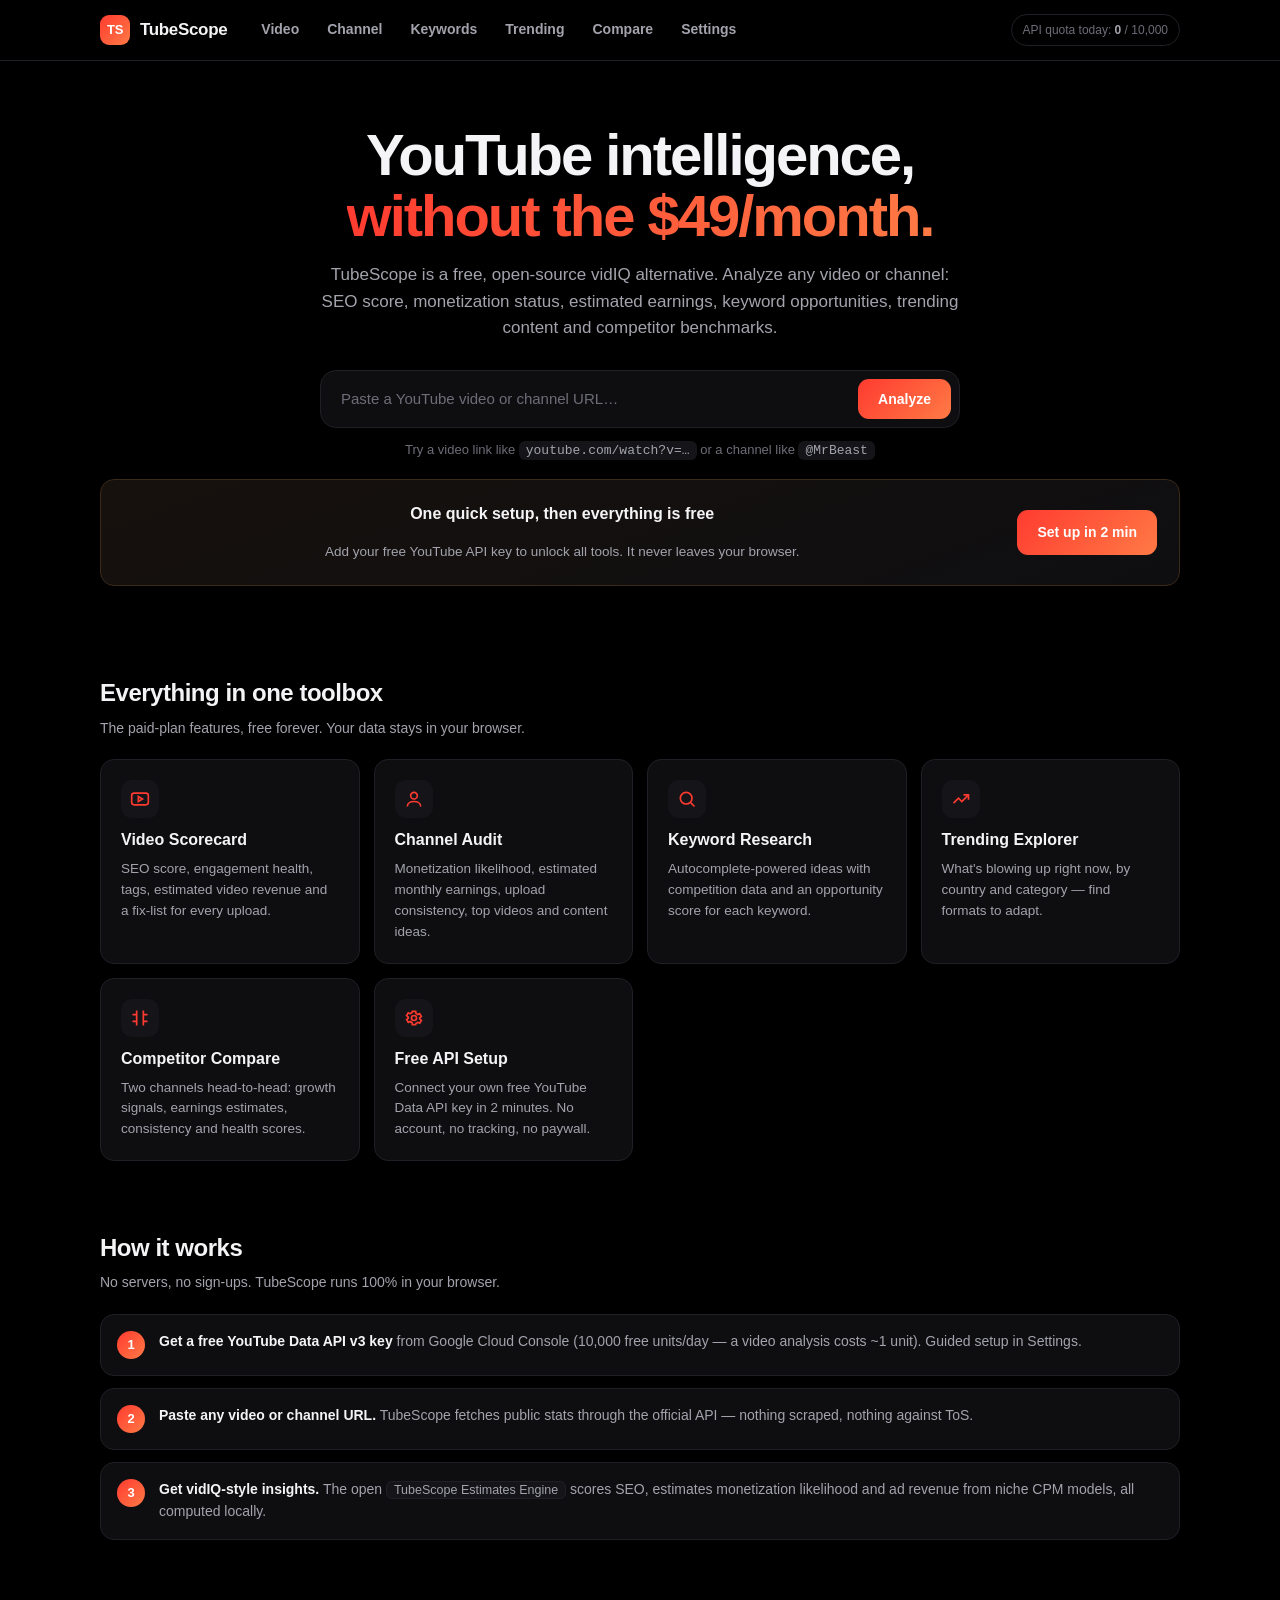
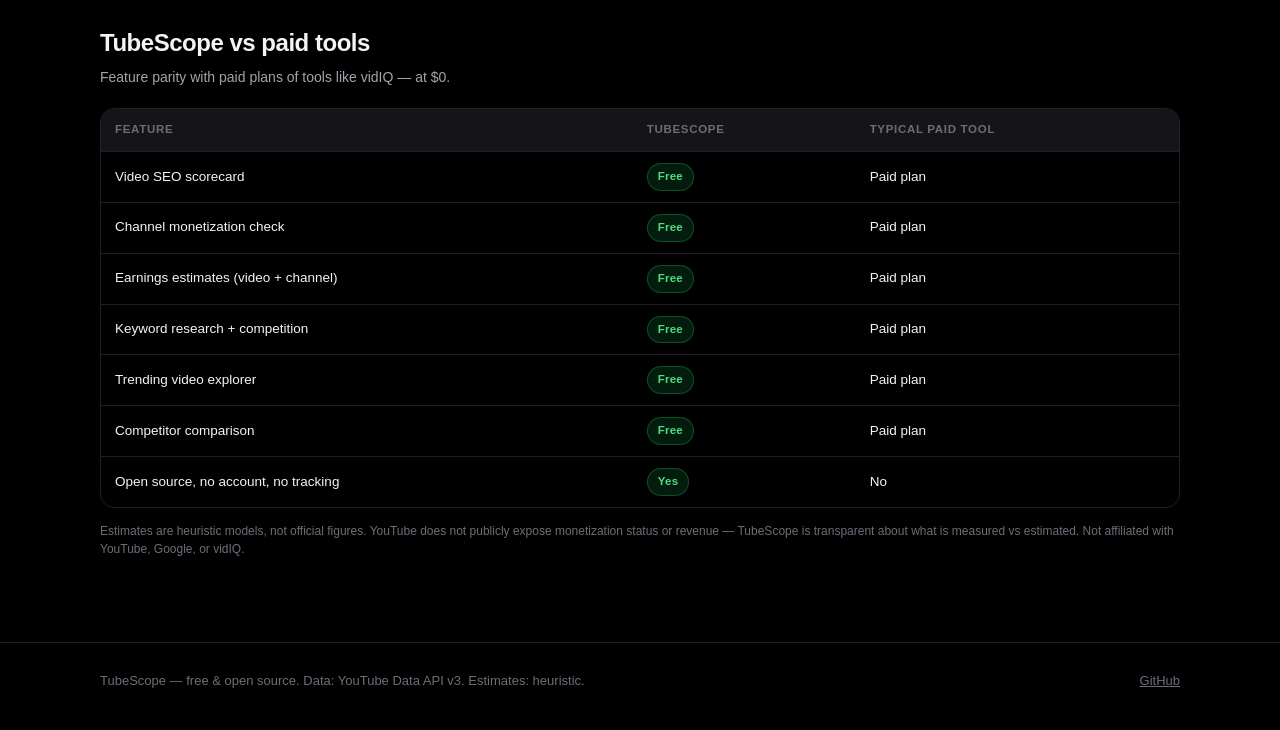
==== index.html @ 9e4a2d22 "TubeScope v1: free open-source vidIQ alternative (video SEO, channel audit, monetization check, earn" ====
<!doctype html>
<html lang="en">
<head>
<meta charset="utf-8">
<meta name="viewport" content="width=device-width,initial-scale=1">
<title>TubeScope — Free vidIQ Alternative: YouTube Analytics, SEO & Earnings Estimates</title>
<meta name="description" content="Free open-source YouTube analytics suite: video SEO scorecard, channel audit, monetization check, earnings estimates, keyword research, trending and competitor comparison.">
<link rel="icon" href="data:image/svg+xml,%3Csvg xmlns='http://www.w3.org/2000/svg' viewBox='0 0 64 64'%3E%3Crect width='64' height='64' rx='14' fill='%23ff3b30'/%3E%3Cpath d='M26 20l18 12-18 12z' fill='white'/%3E%3C/svg%3E">
<link rel="stylesheet" href="assets/app.css">
</head>
<body>
<header class="top"><div class="top-in">
<a class="brand" href="index.html"><span class="logo">TS</span>TubeScope</a>
<nav class="main">
<a data-p="video" href="video.html">Video</a><a data-p="channel" href="channel.html">Channel</a><a data-p="keywords" href="keywords.html">Keywords</a><a data-p="trending" href="trending.html">Trending</a><a data-p="compare" href="compare.html">Compare</a><a data-p="settings" href="settings.html">Settings</a>
</nav>
<div class="quota" id="quota"></div>
</div></header>

<main>
<div class="wrap">
<div class="hero">
<h1>YouTube intelligence,<br><span class="grad">without the $49/month.</span></h1>
<p>TubeScope is a free, open-source vidIQ alternative. Analyze any video or channel: SEO score, monetization status, estimated earnings, keyword opportunities, trending content and competitor benchmarks.</p>
<form class="searchbar" id="uniForm">
<input id="uniInput" placeholder="Paste a YouTube video or channel URL…" autocomplete="off" spellcheck="false">
<button class="btn" type="submit">Analyze</button>
</form>
<div class="hint">Try a video link like <code>youtube.com/watch?v=…</code> or a channel like <code>@MrBeast</code></div>
<div id="keyNudge" class="mt"></div>
</div>

<div class="sec">
<h2>Everything in one toolbox</h2>
<p class="sub">The paid-plan features, free forever. Your data stays in your browser.</p>
<div class="cards">
<a class="card feat" href="video.html"><div class="ico"><svg viewBox="0 0 24 24" fill="none" stroke-width="2"><rect x="2" y="5" width="20" height="14" rx="3"/><path d="M10 9l5 3-5 3z"/></svg></div><h3>Video Scorecard</h3><p>SEO score, engagement health, tags, estimated video revenue and a fix-list for every upload.</p></a>
<a class="card feat" href="channel.html"><div class="ico"><svg viewBox="0 0 24 24" fill="none" stroke-width="2"><circle cx="12" cy="8" r="4"/><path d="M4 21c0-4 4-6 8-6s8 2 8 6"/></svg></div><h3>Channel Audit</h3><p>Monetization likelihood, estimated monthly earnings, upload consistency, top videos and content ideas.</p></a>
<a class="card feat" href="keywords.html"><div class="ico"><svg viewBox="0 0 24 24" fill="none" stroke-width="2"><circle cx="11" cy="11" r="7"/><path d="M21 21l-4.3-4.3"/></svg></div><h3>Keyword Research</h3><p>Autocomplete-powered ideas with competition data and an opportunity score for each keyword.</p></a>
<a class="card feat" href="trending.html"><div class="ico"><svg viewBox="0 0 24 24" fill="none" stroke-width="2"><path d="M3 17l6-6 4 4 8-8"/><path d="M15 7h6v6"/></svg></div><h3>Trending Explorer</h3><p>What's blowing up right now, by country and category — find formats to adapt.</p></a>
<a class="card feat" href="compare.html"><div class="ico"><svg viewBox="0 0 24 24" fill="none" stroke-width="2"><path d="M8 3v18M16 3v18M3 8h5M3 16h5M16 8h5M16 16h5"/></svg></div><h3>Competitor Compare</h3><p>Two channels head-to-head: growth signals, earnings estimates, consistency and health scores.</p></a>
<a class="card feat" href="settings.html"><div class="ico"><svg viewBox="0 0 24 24" fill="none" stroke-width="2"><circle cx="12" cy="12" r="3"/><path d="M19 12a7 7 0 01-.1 1.2l2 1.6-2 3.4-2.4-1a7 7 0 01-2 1.2L14 20h-4l-.4-2.6a7 7 0 01-2-1.2l-2.4 1-2-3.4 2-1.6A7 7 0 015 12a7 7 0 01.1-1.2l-2-1.6 2-3.4 2.4 1a7 7 0 012-1.2L10 4h4l.4 2.6a7 7 0 012 1.2l2.4-1 2 3.4-2 1.6c.06.4.1.8.1 1.2z"/></svg></div><h3>Free API Setup</h3><p>Connect your own free YouTube Data API key in 2 minutes. No account, no tracking, no paywall.</p></a>
</div>
</div>

<div class="sec">
<h2>How it works</h2>
<p class="sub">No servers, no sign-ups. TubeScope runs 100% in your browser.</p>
<div class="steps">
<div class="step"><p><b>Get a free YouTube Data API v3 key</b> from Google Cloud Console (10,000 free units/day — a video analysis costs ~1 unit). Guided setup in Settings.</p></div>
<div class="step"><p><b>Paste any video or channel URL.</b> TubeScope fetches public stats through the official API — nothing scraped, nothing against ToS.</p></div>
<div class="step"><p><b>Get vidIQ-style insights.</b> The open <span class="kbd">TubeScope Estimates Engine</span> scores SEO, estimates monetization likelihood and ad revenue from niche CPM models, all computed locally.</p></div>
</div>
</div>

<div class="sec">
<h2>TubeScope vs paid tools</h2>
<p class="sub">Feature parity with paid plans of tools like vidIQ — at $0.</p>
<div class="tblwrap"><table class="tbl">
<tr><th>Feature</th><th>TubeScope</th><th>Typical paid tool</th></tr>
<tr><td>Video SEO scorecard</td><td><span class="badge g">Free</span></td><td>Paid plan</td></tr>
<tr><td>Channel monetization check</td><td><span class="badge g">Free</span></td><td>Paid plan</td></tr>
<tr><td>Earnings estimates (video + channel)</td><td><span class="badge g">Free</span></td><td>Paid plan</td></tr>
<tr><td>Keyword research + competition</td><td><span class="badge g">Free</span></td><td>Paid plan</td></tr>
<tr><td>Trending video explorer</td><td><span class="badge g">Free</span></td><td>Paid plan</td></tr>
<tr><td>Competitor comparison</td><td><span class="badge g">Free</span></td><td>Paid plan</td></tr>
<tr><td>Open source, no account, no tracking</td><td><span class="badge g">Yes</span></td><td>No</td></tr>
</table></div>
<p class="note">Estimates are heuristic models, not official figures. YouTube does not publicly expose monetization status or revenue — TubeScope is transparent about what is measured vs estimated. Not affiliated with YouTube, Google, or vidIQ.</p>
</div>
</div>
</main>

<footer><div class="wrap">
<span>TubeScope — free &amp; open source. Data: YouTube Data API v3. Estimates: heuristic.</span>
<span><a href="https://github.com/0050piyush/tubescope" style="text-decoration:underline">GitHub</a></span>
</div></footer>
<script src="assets/app.js"></script>
<script src="assets/home.js"></script>
</body>
</html>
---- assets/app.css ----
:root{
  --bg:#000000; --card:#0e0e11; --card2:#141419; --line:#1f1f26;
  --txt:#f4f4f6; --mut:#a3a3ad; --dim:#6d6d78;
  --acc:#ff3b30; --acc2:#ff7a45; --grn:#22c55e; --amb:#f59e0b; --blu:#3b82f6;
  --r:14px; --max:1120px;
}
*{box-sizing:border-box;margin:0;padding:0}
html{scroll-behavior:smooth}
body{background:var(--bg);color:var(--txt);font-family:-apple-system,BlinkMacSystemFont,"SF Pro Text",Inter,"Segoe UI",Roboto,Helvetica,Arial,sans-serif;font-size:15px;line-height:1.55;-webkit-font-smoothing:antialiased}
a{color:inherit;text-decoration:none}
.wrap{max-width:var(--max);margin:0 auto;padding:0 20px}
/* header */
.top{position:sticky;top:0;z-index:50;background:rgba(0,0,0,.82);backdrop-filter:blur(14px);border-bottom:1px solid var(--line)}
.top-in{max-width:var(--max);margin:0 auto;padding:12px 20px;display:flex;align-items:center;gap:22px}
.brand{display:flex;align-items:center;gap:10px;font-weight:800;font-size:17px;letter-spacing:-.02em}
.logo{width:30px;height:30px;border-radius:9px;background:linear-gradient(135deg,var(--acc),var(--acc2));display:flex;align-items:center;justify-content:center;font-size:13px;font-weight:900;color:#fff}
nav.main{display:flex;gap:4px;flex-wrap:wrap}
nav.main a{padding:7px 12px;border-radius:9px;color:var(--mut);font-size:14px;font-weight:600}
nav.main a:hover{background:var(--card2);color:var(--txt)}
nav.main a.on{background:var(--card2);color:var(--txt)}
.quota{margin-left:auto;font-size:12px;color:var(--dim);border:1px solid var(--line);padding:6px 11px;border-radius:99px;white-space:nowrap}
.quota b{color:var(--mut)}
/* hero */
.hero{padding:64px 0 36px;text-align:center}
.hero h1{font-size:clamp(34px,6vw,58px);font-weight:850;letter-spacing:-.035em;line-height:1.05}
.hero h1 .grad{background:linear-gradient(100deg,var(--acc),var(--acc2));-webkit-background-clip:text;background-clip:text;color:transparent}
.hero p{color:var(--mut);max-width:640px;margin:16px auto 0;font-size:17px}
.searchbar{margin:28px auto 0;max-width:640px;display:flex;gap:8px;background:var(--card);border:1px solid var(--line);border-radius:16px;padding:8px}
.searchbar input{flex:1;background:transparent;border:0;outline:0;color:var(--txt);font-size:15px;padding:10px 12px;min-width:0}
.searchbar input::placeholder{color:var(--dim)}
.btn{background:linear-gradient(135deg,var(--acc),var(--acc2));color:#fff;border:0;border-radius:11px;padding:12px 20px;font-weight:700;font-size:14px;cursor:pointer;white-space:nowrap}
.btn:hover{filter:brightness(1.08)}
.btn.ghost{background:var(--card2);border:1px solid var(--line);color:var(--txt)}
.btn.sm{padding:8px 14px;font-size:13px}
.btn:disabled{opacity:.5;cursor:default}
.hint{margin-top:12px;font-size:13px;color:var(--dim)}
.hint code{background:var(--card2);padding:2px 7px;border-radius:6px;color:var(--mut)}
/* sections */
.sec{padding:34px 0}
.sec h2{font-size:24px;font-weight:800;letter-spacing:-.02em;margin-bottom:6px}
.sec .sub{color:var(--mut);margin-bottom:20px;font-size:14px}
.cards{display:grid;grid-template-columns:repeat(auto-fit,minmax(240px,1fr));gap:14px}
.card{background:var(--card);border:1px solid var(--line);border-radius:var(--r);padding:20px}
.card h3{font-size:16px;font-weight:750;margin:10px 0 6px}
.card p{color:var(--mut);font-size:13.5px}
.card .ico{width:38px;height:38px;border-radius:11px;background:var(--card2);display:flex;align-items:center;justify-content:center}
.card .ico svg{width:20px;height:20px;stroke:var(--acc)}
.feat{display:block;transition:transform .15s}
.feat:hover{transform:translateY(-3px);border-color:#2c2c35}
/* stats */
.stats{display:grid;grid-template-columns:repeat(auto-fit,minmax(150px,1fr));gap:12px;margin:18px 0}
.stat{background:var(--card);border:1px solid var(--line);border-radius:var(--r);padding:16px}
.stat .k{font-size:12px;color:var(--dim);text-transform:uppercase;letter-spacing:.06em;font-weight:700}
.stat .v{font-size:24px;font-weight:800;letter-spacing:-.02em;margin-top:4px}
.stat .d{font-size:12.5px;color:var(--mut);margin-top:2px}
.vid-head{display:flex;gap:18px;align-items:flex-start;margin:8px 0 4px;flex-wrap:wrap}
.thumb{width:320px;max-width:100%;border-radius:12px;border:1px solid var(--line);aspect-ratio:16/9;object-fit:cover;background:var(--card2)}
.vid-head .meta{flex:1;min-width:260px}
.vid-head h1{font-size:22px;font-weight:800;letter-spacing:-.02em;line-height:1.3}
.chanline{display:flex;align-items:center;gap:10px;margin-top:10px}
.avatar{width:38px;height:38px;border-radius:50%;object-fit:cover;background:var(--card2)}
.chanline .nm{font-weight:700;font-size:14px}
.chanline .sb{font-size:12.5px;color:var(--mut)}
.pub{font-size:13px;color:var(--dim);margin-top:8px}
/* score */
.panels{display:grid;grid-template-columns:repeat(auto-fit,minmax(300px,1fr));gap:14px;margin:14px 0}
.ringwrap{display:flex;gap:18px;align-items:center}
.ring{position:relative;width:110px;height:110px;flex:none}
.ring svg{transform:rotate(-90deg)}
.ring .num{position:absolute;inset:0;display:flex;flex-direction:column;align-items:center;justify-content:center}
.ring .num b{font-size:26px;font-weight:850}
.ring .num span{font-size:10px;color:var(--dim);text-transform:uppercase;letter-spacing:.08em}
.checks{list-style:none;margin-top:6px}
.checks li{display:flex;gap:10px;align-items:flex-start;padding:8px 0;border-bottom:1px solid var(--line);font-size:13.5px}
.checks li:last-child{border:0}
.dot{width:9px;height:9px;border-radius:50%;margin-top:6px;flex:none}
.dot.pass{background:var(--grn)}.dot.warn{background:var(--amb)}.dot.fail{background:var(--acc)}.dot.na{background:var(--dim)}
.checks .wt{margin-left:auto;color:var(--dim);font-size:12px;flex:none}
/* money */
.money{background:linear-gradient(160deg,#101418,#0e0e11);border:1px solid #233043}
.money .amt{font-size:30px;font-weight:850;letter-spacing:-.02em;color:#7ee2a8}
.money .rng{color:var(--mut);font-size:13px;margin-top:4px}
.note{font-size:12px;color:var(--dim);margin-top:10px;line-height:1.5}
.badge{display:inline-block;font-size:11.5px;font-weight:750;padding:4px 10px;border-radius:99px;letter-spacing:.02em}
.badge.g{background:rgba(34,197,94,.14);color:#4ade80;border:1px solid rgba(34,197,94,.3)}
.badge.a{background:rgba(245,158,11,.13);color:#fbbf24;border:1px solid rgba(245,158,11,.3)}
.badge.r{background:rgba(255,59,48,.13);color:#ff8a80;border:1px solid rgba(255,59,48,.3)}
.badge.n{background:var(--card2);color:var(--mut);border:1px solid var(--line)}
/* bars */
.bars{display:flex;flex-direction:column;gap:8px;margin-top:10px}
.barrow{display:grid;grid-template-columns:150px 1fr 70px;gap:10px;align-items:center;font-size:13px}
.barrow .bl{color:var(--mut);white-space:nowrap;overflow:hidden;text-overflow:ellipsis}
.bartrack{background:var(--card2);border-radius:6px;height:10px;overflow:hidden}
.barfill{height:100%;border-radius:6px;background:linear-gradient(90deg,var(--acc),var(--acc2))}
.barrow .bv{text-align:right;color:var(--mut);font-variant-numeric:tabular-nums}
/* tables */
.tblwrap{overflow-x:auto;border:1px solid var(--line);border-radius:var(--r);margin:14px 0}
table.tbl{width:100%;border-collapse:collapse;font-size:13.5px;min-width:640px}
.tbl th{text-align:left;padding:12px 14px;color:var(--dim);font-size:11.5px;text-transform:uppercase;letter-spacing:.06em;border-bottom:1px solid var(--line);background:var(--card2);white-space:nowrap}
.tbl td{padding:11px 14px;border-bottom:1px solid var(--line);vertical-align:middle}
.tbl tr:last-child td{border:0}
.tbl tr:hover td{background:#111116}
.tbl .t{display:flex;gap:10px;align-items:center;min-width:220px}
.tbl .t img{width:84px;aspect-ratio:16/9;object-fit:cover;border-radius:7px;background:var(--card2);flex:none}
.tbl .t .tt{font-weight:650;font-size:13px;line-height:1.35}
.num{font-variant-numeric:tabular-nums;text-align:right}
/* tags */
.tags{display:flex;flex-wrap:wrap;gap:8px;margin-top:10px}
.tag{background:var(--card2);border:1px solid var(--line);padding:6px 12px;border-radius:99px;font-size:13px;color:var(--mut)}
.tag.hot{border-color:rgba(255,59,48,.4);color:#ffb4ab}
/* forms */
.field{margin:14px 0}
.field label{display:block;font-size:13px;font-weight:700;color:var(--mut);margin-bottom:7px}
.inrow{display:flex;gap:8px;flex-wrap:wrap}
input.in,select.in,textarea.in{background:var(--card);border:1px solid var(--line);border-radius:11px;color:var(--txt);padding:12px 14px;font-size:14px;outline:0;min-width:0}
input.in:focus,select.in:focus{border-color:var(--acc)}
input.in.full,select.in.full{width:100%}
select.in option{background:#111}
/* gate */
.gate{background:linear-gradient(160deg,#17110d,#0e0e11);border:1px solid #3a2a1a;border-radius:var(--r);padding:22px;margin:18px 0;display:flex;gap:16px;align-items:center;flex-wrap:wrap}
.gate .tx{flex:1;min-width:240px}
.gate h3{font-size:16px;margin-bottom:4px}
.gate p{color:var(--mut);font-size:13.5px}
/* misc */
.grid2{display:grid;grid-template-columns:1fr 1fr;gap:14px}
@media(max-width:760px){.grid2{grid-template-columns:1fr}.barrow{grid-template-columns:110px 1fr 60px}nav.main{display:none}}
.muted{color:var(--mut)}.dim{color:var(--dim)}.small{font-size:13px}
.mt{margin-top:14px}.mb{margin-bottom:14px}
.loading{display:flex;align-items:center;gap:12px;padding:30px 0;color:var(--mut)}
.spin{width:20px;height:20px;border:2px solid var(--line);border-top-color:var(--acc);border-radius:50%;animation:sp 0.8s linear infinite}
@keyframes sp{to{transform:rotate(360deg)}}
.err{background:rgba(255,59,48,.08);border:1px solid rgba(255,59,48,.35);border-radius:var(--r);padding:16px 18px;margin:16px 0;font-size:14px}
.err b{color:#ff8a80}
.toast{position:fixed;bottom:22px;left:50%;transform:translateX(-50%);background:#1a1a20;border:1px solid var(--line);padding:12px 20px;border-radius:12px;font-size:14px;z-index:99;box-shadow:0 10px 40px rgba(0,0,0,.6)}
footer{border-top:1px solid var(--line);margin-top:50px;padding:28px 0 40px;color:var(--dim);font-size:13px}
footer .wrap{display:flex;gap:18px;flex-wrap:wrap;align-items:center;justify-content:space-between}
.kbd{background:var(--card2);border:1px solid var(--line);border-radius:6px;padding:1px 7px;font-size:12.5px;color:var(--mut)}
.steps{counter-reset:s;display:flex;flex-direction:column;gap:12px;margin:16px 0}
.step{display:flex;gap:14px;align-items:flex-start;background:var(--card);border:1px solid var(--line);border-radius:var(--r);padding:16px}
.step::before{counter-increment:s;content:counter(s);width:28px;height:28px;flex:none;border-radius:50%;background:linear-gradient(135deg,var(--acc),var(--acc2));color:#fff;font-weight:800;font-size:13px;display:flex;align-items:center;justify-content:center}
.step p{font-size:14px;color:var(--mut)}
.step p b{color:var(--txt)}
code.inline{background:var(--card2);padding:2px 8px;border-radius:6px;font-size:13px;color:var(--mut)}
.idea{background:var(--card);border:1px solid var(--line);border-left:3px solid var(--acc);border-radius:10px;padding:12px 14px;margin:8px 0;font-size:14px}
.idea .why{font-size:12.5px;color:var(--dim);margin-top:3px}
.vgrid{display:grid;grid-template-columns:repeat(auto-fill,minmax(230px,1fr));gap:14px;margin-top:14px}
.vcard{background:var(--card);border:1px solid var(--line);border-radius:12px;overflow:hidden;transition:transform .15s}
.vcard:hover{transform:translateY(-3px)}
.vcard img{width:100%;aspect-ratio:16/9;object-fit:cover;background:var(--card2)}
.vcard .vb{padding:12px 14px}
.vcard .vt{font-size:13.5px;font-weight:650;line-height:1.4;display:-webkit-box;-webkit-line-clamp:2;-webkit-box-orient:vertical;overflow:hidden}
.vcard .vm{font-size:12px;color:var(--dim);margin-top:6px}
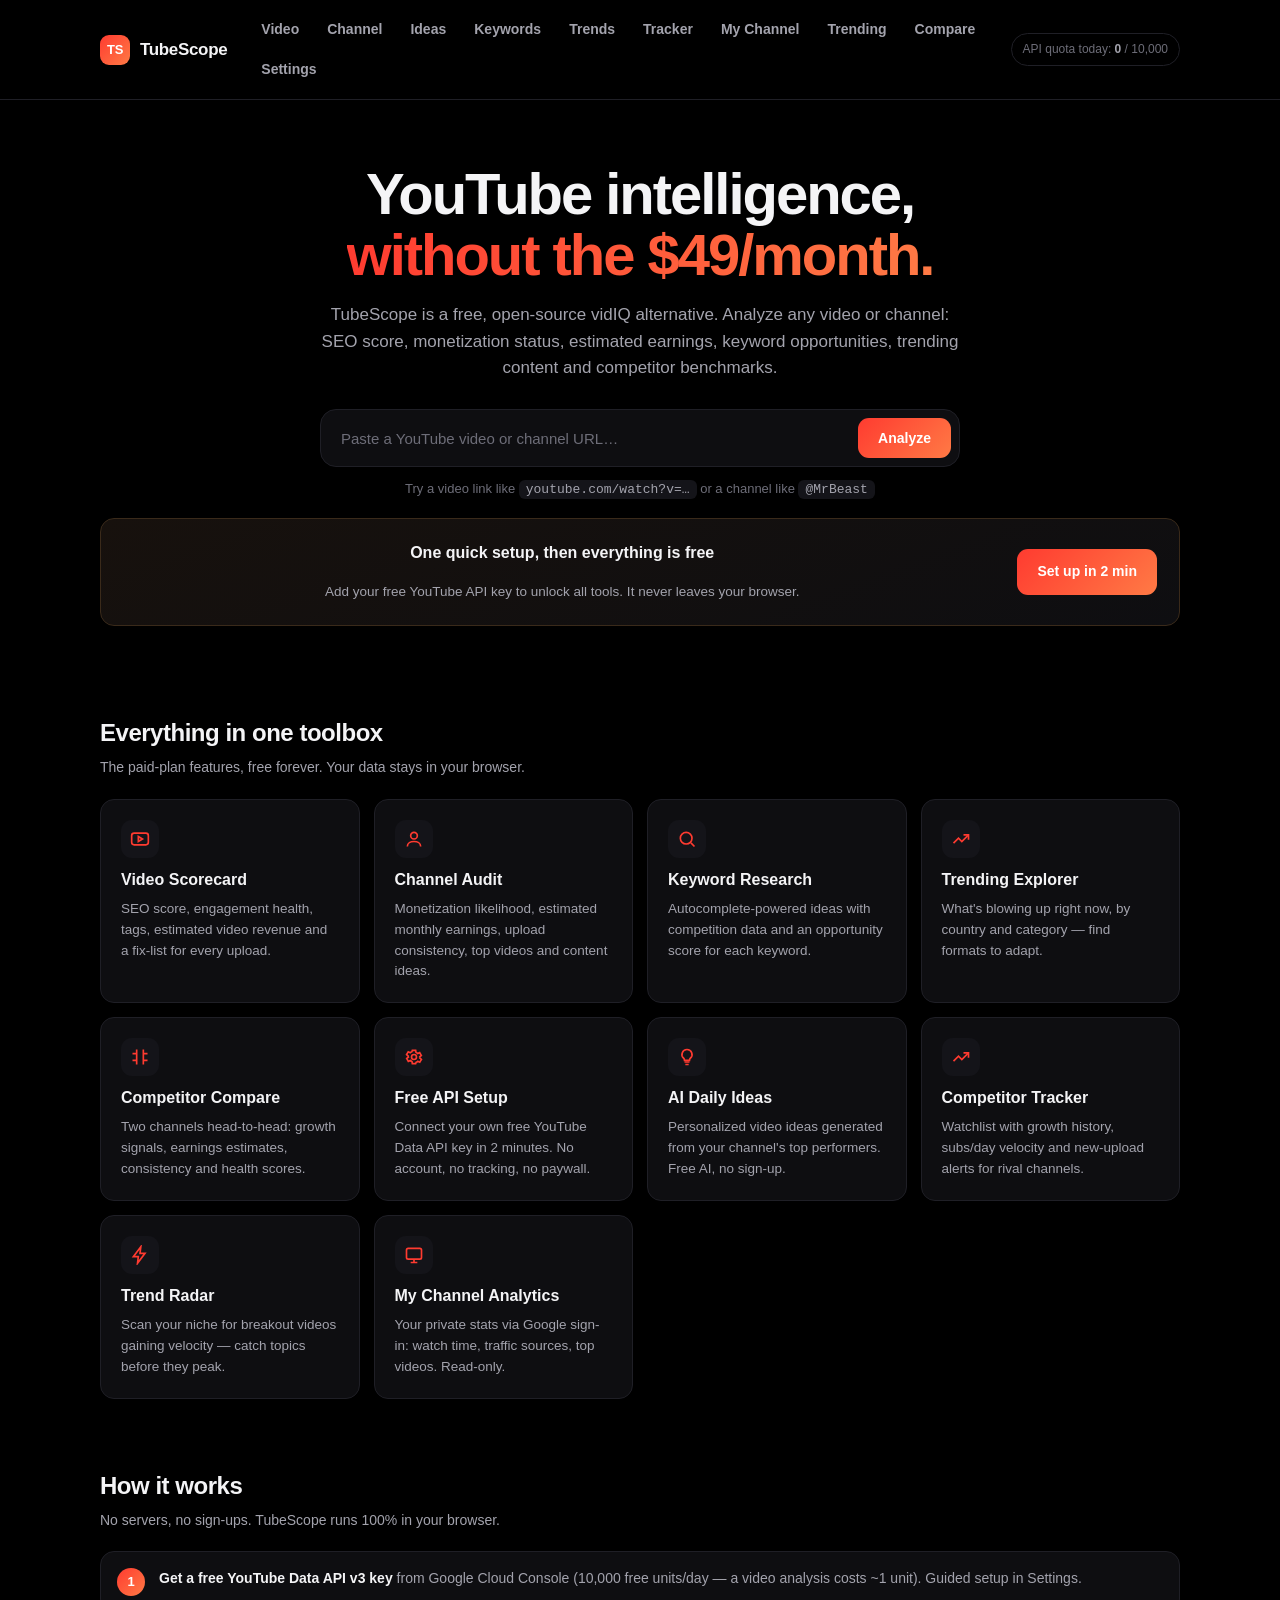
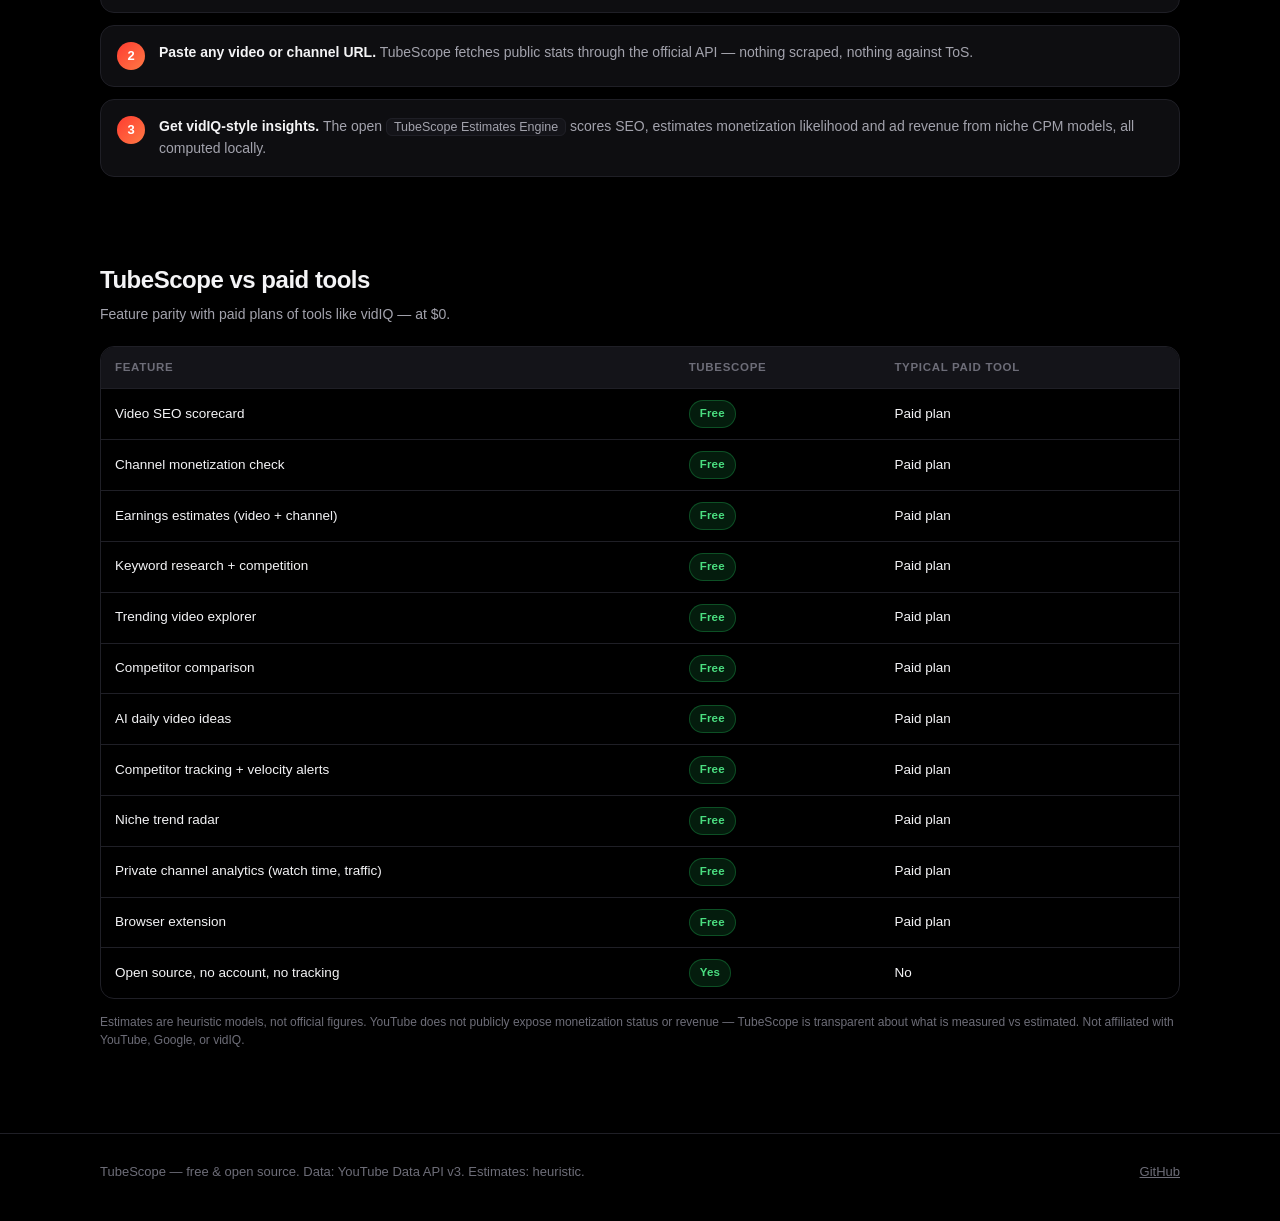
==== commit b25fd628: "TubeScope v2: AI Daily Ideas, Competitor Tracker, Trend Radar, My Channel Analytics (OAuth), Chrome " ====
--- a/index.html
+++ b/index.html
@@ -12,7 +12,7 @@
 <header class="top"><div class="top-in">
 <a class="brand" href="index.html"><span class="logo">TS</span>TubeScope</a>
 <nav class="main">
-<a data-p="video" href="video.html">Video</a><a data-p="channel" href="channel.html">Channel</a><a data-p="keywords" href="keywords.html">Keywords</a><a data-p="trending" href="trending.html">Trending</a><a data-p="compare" href="compare.html">Compare</a><a data-p="settings" href="settings.html">Settings</a>
+<a data-p="video" href="video.html">Video</a><a data-p="channel" href="channel.html">Channel</a><a data-p="ideas" href="ideas.html">Ideas</a><a data-p="keywords" href="keywords.html">Keywords</a><a data-p="trends" href="trends.html">Trends</a><a data-p="tracker" href="tracker.html">Tracker</a><a data-p="mychannel" href="mychannel.html">My Channel</a><a data-p="trending" href="trending.html">Trending</a><a data-p="compare" href="compare.html">Compare</a><a data-p="settings" href="settings.html">Settings</a>
 </nav>
 <div class="quota" id="quota"></div>
 </div></header>
@@ -40,6 +40,10 @@
 <a class="card feat" href="trending.html"><div class="ico"><svg viewBox="0 0 24 24" fill="none" stroke-width="2"><path d="M3 17l6-6 4 4 8-8"/><path d="M15 7h6v6"/></svg></div><h3>Trending Explorer</h3><p>What's blowing up right now, by country and category — find formats to adapt.</p></a>
 <a class="card feat" href="compare.html"><div class="ico"><svg viewBox="0 0 24 24" fill="none" stroke-width="2"><path d="M8 3v18M16 3v18M3 8h5M3 16h5M16 8h5M16 16h5"/></svg></div><h3>Competitor Compare</h3><p>Two channels head-to-head: growth signals, earnings estimates, consistency and health scores.</p></a>
 <a class="card feat" href="settings.html"><div class="ico"><svg viewBox="0 0 24 24" fill="none" stroke-width="2"><circle cx="12" cy="12" r="3"/><path d="M19 12a7 7 0 01-.1 1.2l2 1.6-2 3.4-2.4-1a7 7 0 01-2 1.2L14 20h-4l-.4-2.6a7 7 0 01-2-1.2l-2.4 1-2-3.4 2-1.6A7 7 0 015 12a7 7 0 01.1-1.2l-2-1.6 2-3.4 2.4 1a7 7 0 012-1.2L10 4h4l.4 2.6a7 7 0 012 1.2l2.4-1 2 3.4-2 1.6c.06.4.1.8.1 1.2z"/></svg></div><h3>Free API Setup</h3><p>Connect your own free YouTube Data API key in 2 minutes. No account, no tracking, no paywall.</p></a>
+<a class="card feat" href="ideas.html"><div class="ico"><svg viewBox="0 0 24 24" fill="none" stroke-width="2"><path d="M9 18h6M10 21h4"/><path d="M12 3a6 6 0 00-4 10.5c.8.7 1 1.5 1 2.5h6c0-1 .2-1.8 1-2.5A6 6 0 0012 3z"/></svg></div><h3>AI Daily Ideas</h3><p>Personalized video ideas generated from your channel's top performers. Free AI, no sign-up.</p></a>
+<a class="card feat" href="tracker.html"><div class="ico"><svg viewBox="0 0 24 24" fill="none" stroke-width="2"><path d="M3 17l6-6 4 4 8-8"/><path d="M15 7h6v6"/></svg></div><h3>Competitor Tracker</h3><p>Watchlist with growth history, subs/day velocity and new-upload alerts for rival channels.</p></a>
+<a class="card feat" href="trends.html"><div class="ico"><svg viewBox="0 0 24 24" fill="none" stroke-width="2"><path d="M13 2L4 14h6l-1 8 9-12h-6z"/></svg></div><h3>Trend Radar</h3><p>Scan your niche for breakout videos gaining velocity — catch topics before they peak.</p></a>
+<a class="card feat" href="mychannel.html"><div class="ico"><svg viewBox="0 0 24 24" fill="none" stroke-width="2"><rect x="3" y="4" width="18" height="13" rx="2"/><path d="M8 21h8M12 17v4"/></svg></div><h3>My Channel Analytics</h3><p>Your private stats via Google sign-in: watch time, traffic sources, top videos. Read-only.</p></a>
 </div>
 </div>
 
@@ -64,6 +68,11 @@
 <tr><td>Keyword research + competition</td><td><span class="badge g">Free</span></td><td>Paid plan</td></tr>
 <tr><td>Trending video explorer</td><td><span class="badge g">Free</span></td><td>Paid plan</td></tr>
 <tr><td>Competitor comparison</td><td><span class="badge g">Free</span></td><td>Paid plan</td></tr>
+<tr><td>AI daily video ideas</td><td><span class="badge g">Free</span></td><td>Paid plan</td></tr>
+<tr><td>Competitor tracking + velocity alerts</td><td><span class="badge g">Free</span></td><td>Paid plan</td></tr>
+<tr><td>Niche trend radar</td><td><span class="badge g">Free</span></td><td>Paid plan</td></tr>
+<tr><td>Private channel analytics (watch time, traffic)</td><td><span class="badge g">Free</span></td><td>Paid plan</td></tr>
+<tr><td>Browser extension</td><td><span class="badge g">Free</span></td><td>Paid plan</td></tr>
 <tr><td>Open source, no account, no tracking</td><td><span class="badge g">Yes</span></td><td>No</td></tr>
 </table></div>
 <p class="note">Estimates are heuristic models, not official figures. YouTube does not publicly expose monetization status or revenue — TubeScope is transparent about what is measured vs estimated. Not affiliated with YouTube, Google, or vidIQ.</p>
--- a/assets/app.css
+++ b/assets/app.css
@@ -123,7 +123,16 @@
 .gate p{color:var(--mut);font-size:13.5px}
 /* misc */
 .grid2{display:grid;grid-template-columns:1fr 1fr;gap:14px}
-@media(max-width:760px){.grid2{grid-template-columns:1fr}.barrow{grid-template-columns:110px 1fr 60px}nav.main{display:none}}
+@media(max-width:760px){.grid2{grid-template-columns:1fr}.barrow{grid-template-columns:110px 1fr 60px}.top-in{gap:12px;flex-wrap:wrap}nav.main{flex-wrap:nowrap;overflow-x:auto;max-width:100%;padding-bottom:4px}nav.main a{white-space:nowrap;padding:6px 10px;font-size:13px}.quota{display:none}}
+/* ideas */
+.ideacard{display:flex;gap:14px;background:var(--card);border:1px solid var(--line);border-radius:12px;padding:16px;margin:10px 0;align-items:flex-start}
+.ideacard .in{width:30px;height:30px;flex:none;border-radius:50%;background:linear-gradient(135deg,var(--acc),var(--acc2));color:#fff;font-weight:800;font-size:13px;display:flex;align-items:center;justify-content:center}
+.ideacard .it{font-weight:750;font-size:15px}
+.ideacard .ih{font-size:13px;color:var(--mut);margin-top:5px}
+.ideacard .iw{font-size:12.5px;color:var(--dim);margin-top:4px}
+.ideacard .ia{margin-top:10px;display:flex;gap:8px;flex-wrap:wrap}
+/* tracker */
+.spark{width:100px;height:32px}
 .muted{color:var(--mut)}.dim{color:var(--dim)}.small{font-size:13px}
 .mt{margin-top:14px}.mb{margin-bottom:14px}
 .loading{display:flex;align-items:center;gap:12px;padding:30px 0;color:var(--mut)}
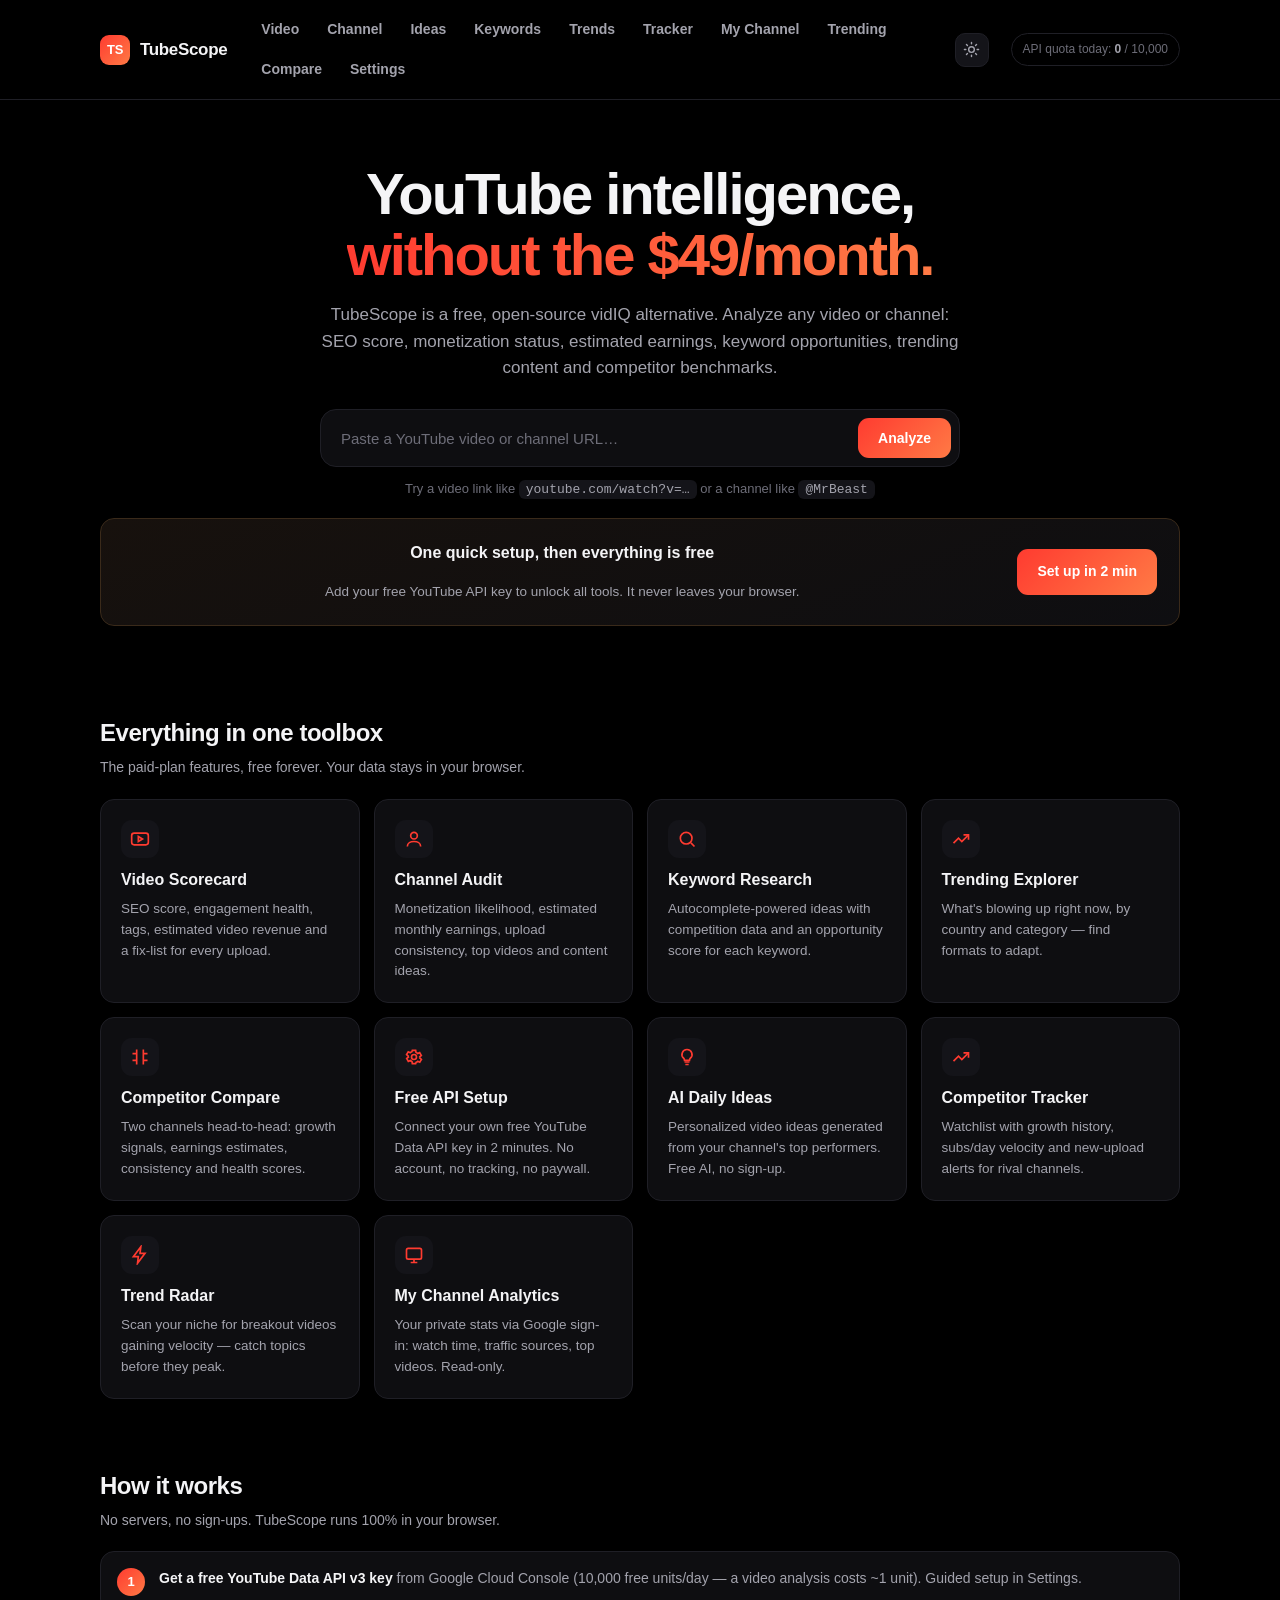
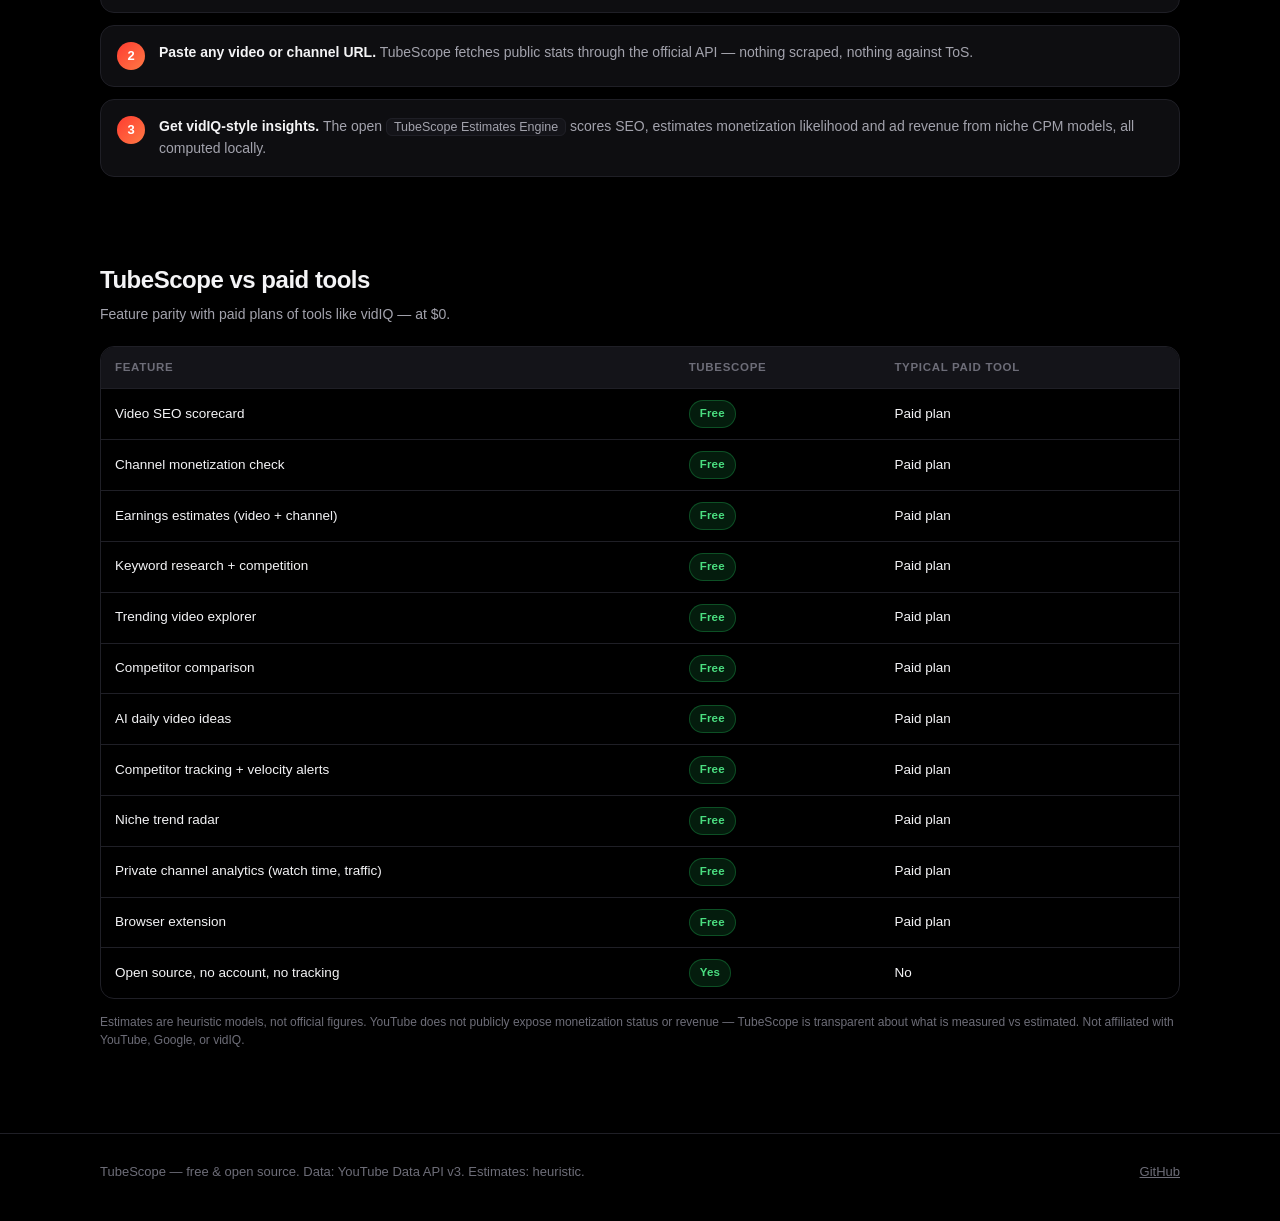
==== commit effc4a70: "TubeScope v2.1: light/dark mode toggle, per-key daily quota dashboard with reset countdown" ====
--- a/index.html
+++ b/index.html
@@ -7,6 +7,7 @@
 <meta name="description" content="Free open-source YouTube analytics suite: video SEO scorecard, channel audit, monetization check, earnings estimates, keyword research, trending and competitor comparison.">
 <link rel="icon" href="data:image/svg+xml,%3Csvg xmlns='http://www.w3.org/2000/svg' viewBox='0 0 64 64'%3E%3Crect width='64' height='64' rx='14' fill='%23ff3b30'/%3E%3Cpath d='M26 20l18 12-18 12z' fill='white'/%3E%3C/svg%3E">
 <link rel="stylesheet" href="assets/app.css">
+<script>try{if((localStorage.getItem("tubescope_theme")||"dark")==="light")document.documentElement.setAttribute("data-theme","light");}catch(e){}</script>
 </head>
 <body>
 <header class="top"><div class="top-in">
@@ -14,7 +15,8 @@
 <nav class="main">
 <a data-p="video" href="video.html">Video</a><a data-p="channel" href="channel.html">Channel</a><a data-p="ideas" href="ideas.html">Ideas</a><a data-p="keywords" href="keywords.html">Keywords</a><a data-p="trends" href="trends.html">Trends</a><a data-p="tracker" href="tracker.html">Tracker</a><a data-p="mychannel" href="mychannel.html">My Channel</a><a data-p="trending" href="trending.html">Trending</a><a data-p="compare" href="compare.html">Compare</a><a data-p="settings" href="settings.html">Settings</a>
 </nav>
-<div class="quota" id="quota"></div>
+<button class="iconbtn" id="themeBtn" aria-label="Toggle light and dark mode" title="Toggle light / dark mode"></button>
+<a class="quota" id="quota" href="settings.html" title="Daily API quota — click for details"></a>
 </div></header>
 
 <main>
--- a/assets/app.css
+++ b/assets/app.css
@@ -1,9 +1,15 @@
 :root{
-  --bg:#000000; --card:#0e0e11; --card2:#141419; --line:#1f1f26;
+  --bg:#000000; --card:#0e0e11; --card2:#141419; --line:#1f1f26; --track:#1f1f26;
   --txt:#f4f4f6; --mut:#a3a3ad; --dim:#6d6d78;
   --acc:#ff3b30; --acc2:#ff7a45; --grn:#22c55e; --amb:#f59e0b; --blu:#3b82f6;
   --r:14px; --max:1120px;
 }
+[data-theme="light"]{
+  --bg:#f3f3f6; --card:#ffffff; --card2:#ececf1; --line:#dcdce3; --track:#e2e2e9;
+  --txt:#141419; --mut:#5a5a64; --dim:#8b8b95;
+}
+html{color-scheme:dark}
+html[data-theme="light"]{color-scheme:light}
 *{box-sizing:border-box;margin:0;padding:0}
 html{scroll-behavior:smooth}
 body{background:var(--bg);color:var(--txt);font-family:-apple-system,BlinkMacSystemFont,"SF Pro Text",Inter,"Segoe UI",Roboto,Helvetica,Arial,sans-serif;font-size:15px;line-height:1.55;-webkit-font-smoothing:antialiased}
@@ -20,6 +26,22 @@
 nav.main a.on{background:var(--card2);color:var(--txt)}
 .quota{margin-left:auto;font-size:12px;color:var(--dim);border:1px solid var(--line);padding:6px 11px;border-radius:99px;white-space:nowrap}
 .quota b{color:var(--mut)}
+a.quota:hover{border-color:var(--acc)}
+.iconbtn{width:34px;height:34px;flex:none;border-radius:10px;background:var(--card2);border:1px solid var(--line);color:var(--mut);cursor:pointer;display:flex;align-items:center;justify-content:center}
+.iconbtn:hover{color:var(--txt);border-color:var(--acc)}
+.iconbtn svg{width:17px;height:17px}
+/* light theme component tweaks */
+[data-theme="light"] .top{background:rgba(255,255,255,.86)}
+[data-theme="light"] .money{background:linear-gradient(160deg,#edf7f0,#ffffff);border-color:#cfe6d6}
+[data-theme="light"] .money .amt{color:#15803d}
+[data-theme="light"] .gate{background:linear-gradient(160deg,#fdf4e4,#ffffff);border-color:#e7d3a8}
+[data-theme="light"] .toast{background:#ffffff;color:var(--txt);box-shadow:0 10px 30px rgba(0,0,0,.12)}
+[data-theme="light"] .tbl tr:hover td{background:#f4f4f8}
+[data-theme="light"] select.in option{background:#ffffff}
+[data-theme="light"] .thumb,[data-theme="light"] .vcard img,[data-theme="light"] .tbl .t img{background:#e8e8ee}
+/* quota bar */
+.qbar{height:12px;background:var(--card2);border:1px solid var(--line);border-radius:99px;overflow:hidden;margin:12px 0 8px}
+.qfill{height:100%;width:0;background:linear-gradient(90deg,var(--acc),var(--acc2));border-radius:99px;transition:width .5s}
 /* hero */
 .hero{padding:64px 0 36px;text-align:center}
 .hero h1{font-size:clamp(34px,6vw,58px);font-weight:850;letter-spacing:-.035em;line-height:1.05}
